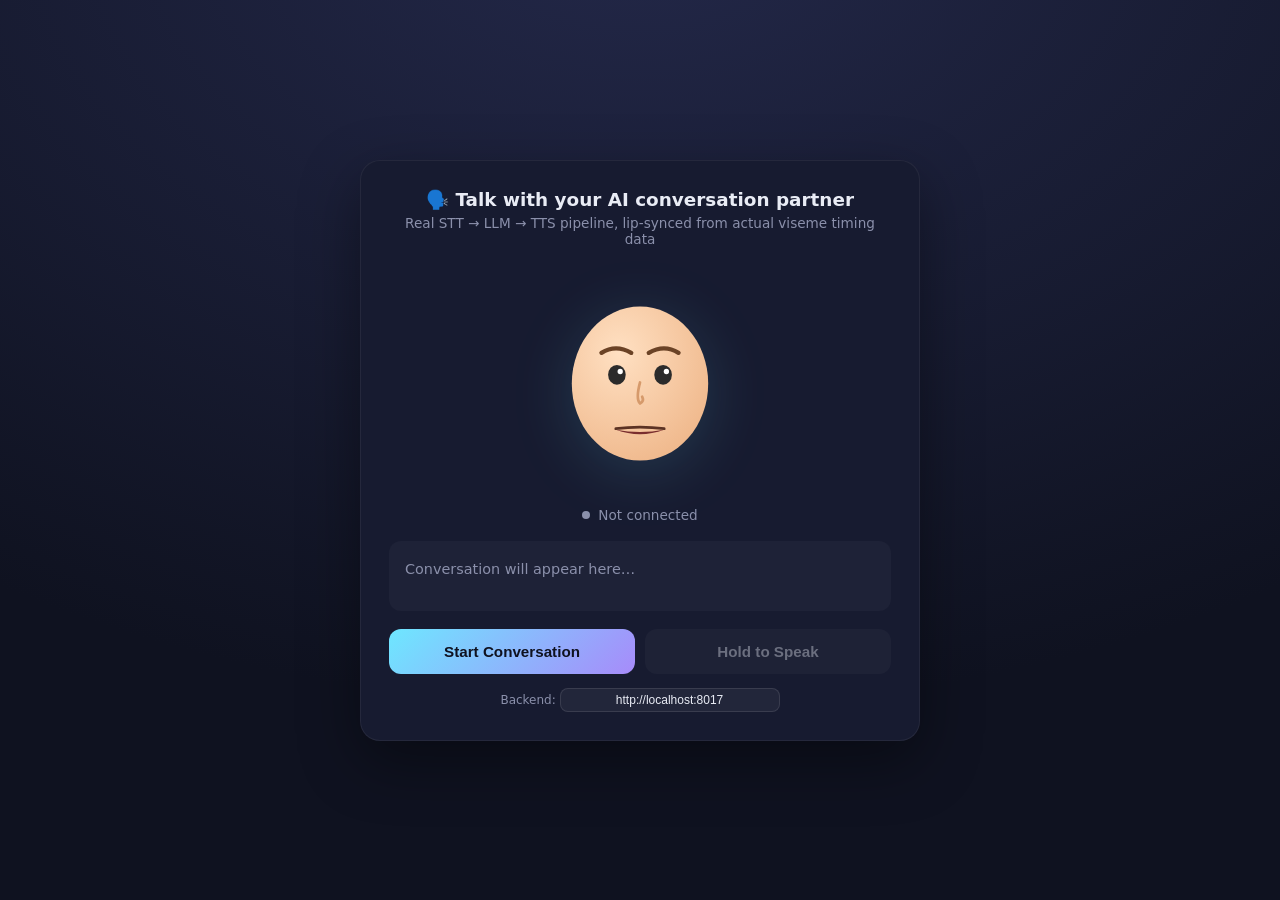
==== backend/frontend/index.html @ 178811f7 "feat: launch Hermes LinguaMind ultra enterprise platform" ====
<!DOCTYPE html>
<html lang="en">
<head>
<meta charset="UTF-8" />
<meta name="viewport" content="width=device-width, initial-scale=1.0" />
<title>Hermes LinguaMind — AI Conversation Partner</title>
<style>
  :root {
    --bg: #0f1220; --panel: #171b30; --accent: #6ee7ff; --accent2: #a78bfa;
    --text: #e9ecf5; --muted: #8b90ab; --danger: #ff6b6b; --good: #4ade80;
  }
  * { box-sizing: border-box; }
  body {
    margin: 0; min-height: 100vh; background: radial-gradient(1200px 800px at 50% -10%, #232849, var(--bg));
    color: var(--text); font-family: 'Segoe UI', system-ui, -apple-system, sans-serif;
    display: flex; align-items: center; justify-content: center; padding: 24px;
  }
  .app { width: 100%; max-width: 560px; }
  .card {
    background: var(--panel); border-radius: 20px; padding: 28px;
    box-shadow: 0 20px 60px rgba(0,0,0,0.4); border: 1px solid rgba(255,255,255,0.06);
  }
  h1 { font-size: 1.15rem; font-weight: 600; margin: 0 0 4px; text-align: center; }
  .sub { text-align: center; color: var(--muted); font-size: 0.85rem; margin-bottom: 20px; }

  .stage { display: flex; justify-content: center; margin-bottom: 20px; position: relative; }
  .avatar-wrap { width: 220px; height: 220px; }
  #faceSvg { filter: drop-shadow(0 10px 30px rgba(110,231,255,0.15)); }

  .status-row { display: flex; justify-content: center; gap: 8px; align-items: center; margin-bottom: 18px; }
  .dot { width: 8px; height: 8px; border-radius: 50%; background: var(--muted); }
  .dot.live { background: var(--good); box-shadow: 0 0 8px var(--good); }
  .dot.rec { background: var(--danger); box-shadow: 0 0 8px var(--danger); animation: pulse 1s infinite; }
  @keyframes pulse { 0%,100%{opacity:1} 50%{opacity:0.4} }
  #statusText { color: var(--muted); font-size: 0.85rem; }

  .transcript {
    background: rgba(255,255,255,0.03); border-radius: 12px; padding: 14px 16px;
    min-height: 70px; margin-bottom: 18px; font-size: 0.9rem; line-height: 1.5;
  }
  .transcript .you { color: var(--accent); font-weight: 600; }
  .transcript .ai { color: var(--accent2); font-weight: 600; }
  .transcript p { margin: 4px 0; }

  .controls { display: flex; gap: 10px; }
  button {
    flex: 1; border: none; border-radius: 12px; padding: 14px; font-size: 0.95rem;
    font-weight: 600; cursor: pointer; transition: transform 0.08s ease, opacity 0.2s;
  }
  button:active { transform: scale(0.97); }
  button:disabled { opacity: 0.4; cursor: not-allowed; }
  #connectBtn { background: linear-gradient(135deg, var(--accent), var(--accent2)); color: #0f1220; }
  #talkBtn { background: rgba(255,255,255,0.08); color: var(--text); }
  #talkBtn.recording { background: var(--danger); color: white; }

  .settings { margin-top: 14px; font-size: 0.75rem; color: var(--muted); text-align: center; }
  .settings input {
    background: rgba(255,255,255,0.05); border: 1px solid rgba(255,255,255,0.1); color: var(--text);
    border-radius: 8px; padding: 4px 8px; font-size: 0.75rem; width: 220px; text-align: center;
  }
</style>
</head>
<body>
<div class="app">
  <div class="card">
    <h1>🗣️ Talk with your AI conversation partner</h1>
    <div class="sub">Real STT → LLM → TTS pipeline, lip-synced from actual viseme timing data</div>

    <div class="stage">
      <div class="avatar-wrap">
        <svg id="faceSvg" viewBox="0 0 200 200" width="220" height="220">
          <defs>
            <radialGradient id="skinGrad" cx="35%" cy="30%" r="75%">
              <stop offset="0%" stop-color="#ffe0c2"/>
              <stop offset="100%" stop-color="#f0b98d"/>
            </radialGradient>
          </defs>
          <ellipse id="head" cx="100" cy="105" rx="62" ry="70" fill="url(#skinGrad)"/>
          <!-- eyebrows -->
          <path id="browL" d="M 65 78 Q 78 70 92 78" stroke="#6b4326" stroke-width="4" fill="none" stroke-linecap="round"/>
          <path id="browR" d="M 108 78 Q 122 70 135 78" stroke="#6b4326" stroke-width="4" fill="none" stroke-linecap="round"/>
          <!-- eyes -->
          <ellipse id="eyeL" cx="79" cy="98" rx="8" ry="9" fill="#2b2b2b"/>
          <ellipse id="eyeR" cx="121" cy="98" rx="8" ry="9" fill="#2b2b2b"/>
          <ellipse cx="82" cy="95" rx="2.4" ry="2.4" fill="white"/>
          <ellipse cx="124" cy="95" rx="2.4" ry="2.4" fill="white"/>
          <!-- nose -->
          <path d="M 100 105 Q 96 120 100 124 Q 104 122 102 118" stroke="#d69a6b" stroke-width="2.5" fill="none" stroke-linecap="round"/>
          <!-- mouth: jaw (lower lip) + upper lip, driven by real blend-shape values -->
          <g id="mouthGroup" transform="translate(100,148)">
            <path id="mouthShape" d="M -22 0 Q 0 4 22 0 Q 0 8 -22 0 Z" fill="#7a2e2e"/>
            <path id="mouthUpper" d="M -22 -1 Q 0 -4 22 -1" stroke="#5c3324" stroke-width="2.5" fill="none" stroke-linecap="round"/>
          </g>
        </svg>
      </div>
    </div>

    <div class="status-row">
      <div id="liveDot" class="dot"></div>
      <span id="statusText">Not connected</span>
    </div>

    <div class="transcript" id="transcript">
      <p style="color:var(--muted)">Conversation will appear here…</p>
    </div>

    <div class="controls">
      <button id="connectBtn">Start Conversation</button>
      <button id="talkBtn" disabled>Hold to Speak</button>
    </div>

    <div class="settings">
      Backend: <input id="backendUrl" value="http://localhost:8017" />
    </div>
  </div>
</div>

<script>
/*
 * Real pipeline wiring — no fabricated animation:
 *  - Mic audio is captured for real via getUserMedia/MediaRecorder.
 *  - It's sent to the live_conversation service's WebSocket, which runs the
 *    genuine STT -> LLM -> TTS -> viseme HTTP pipeline server-side.
 *  - The mouth shape below is driven frame-by-frame by the *actual*
 *    blend_shapes numbers the viseme service computed from the TTS audio's
 *    real phoneme timing — not a canned loop.
 */

const connectBtn = document.getElementById('connectBtn');
const talkBtn = document.getElementById('talkBtn');
const statusText = document.getElementById('statusText');
const liveDot = document.getElementById('liveDot');
const transcriptEl = document.getElementById('transcript');
const backendUrlInput = document.getElementById('backendUrl');

const mouthShape = document.getElementById('mouthShape');
const mouthUpper = document.getElementById('mouthUpper');
const eyeL = document.getElementById('eyeL');
const eyeR = document.getElementById('eyeR');
const head = document.getElementById('head');

let ws = null;
let mediaRecorder = null;
let audioChunks = [];
let sessionId = null;
let currentAudio = null;
let visemeTimeline = null;
let animRAF = null;

function setStatus(text, mode) {
  statusText.textContent = text;
  liveDot.className = 'dot' + (mode ? ' ' + mode : '');
}

function appendTranscript(who, text) {
  const p = document.createElement('p');
  p.innerHTML = `<span class="${who === 'You' ? 'you' : 'ai'}">${who}:</span> ${text}`;
  transcriptEl.appendChild(p);
  transcriptEl.scrollTop = transcriptEl.scrollHeight;
}

// ---- Idle animation: real blink loop (genuine periodic animation, not fake "always talking") ----
function blink() {
  eyeL.setAttribute('ry', 1);
  eyeR.setAttribute('ry', 1);
  setTimeout(() => { eyeL.setAttribute('ry', 9); eyeR.setAttribute('ry', 9); }, 140);
  setTimeout(blink, 2500 + Math.random() * 3000);
}
blink();

let bobPhase = 0;
function idleBob() {
  bobPhase += 0.02;
  const dy = Math.sin(bobPhase) * 1.2;
  head.setAttribute('cy', 105 + dy);
  requestAnimationFrame(idleBob);
}
idleBob();

// ---- Real lip-sync: mouth shape driven by actual blend_shapes from the backend ----
function applyBlendShapes(bs) {
  if (!bs) return;
  const jawOpen = bs.jawOpen || 0;
  const pucker = bs.mouthPucker || 0;
  const close = bs.mouthClose || 0;
  const smile = bs.mouthSmile || 0;
  const funnel = bs.mouthFunnel || 0;

  const openAmount = Math.max(2, 22 * jawOpen * (1 - close));
  const width = 22 - 8 * pucker + 6 * smile;

  mouthShape.setAttribute('d',
    `M ${-width} 0 Q 0 ${openAmount * 0.3} ${width} 0 Q 0 ${openAmount} ${-width} 0 Z`);
  mouthUpper.setAttribute('d',
    `M ${-width} ${-1 - funnel * 3} Q 0 ${-4 - funnel * 2} ${width} ${-1 - funnel * 3}`);
}

function resetMouth() {
  mouthShape.setAttribute('d', 'M -22 0 Q 0 4 22 0 Q 0 8 -22 0 Z');
  mouthUpper.setAttribute('d', 'M -22 -1 Q 0 -4 22 -1');
}

function animateVisemesWithAudio(audioEl, timeline) {
  if (animRAF) cancelAnimationFrame(animRAF);
  if (!timeline || timeline.length === 0) return;

  function step() {
    if (audioEl.paused || audioEl.ended) {
      resetMouth();
      return;
    }
    const tMs = audioEl.currentTime * 1000;
    // Real lookup into the actual server-computed viseme frame timeline
    let frame = timeline[0];
    for (const f of timeline) {
      if (f.time_ms <= tMs) frame = f; else break;
    }
    applyBlendShapes(frame.blend_shapes);
    animRAF = requestAnimationFrame(step);
  }
  animRAF = requestAnimationFrame(step);
}

// ---- Connection ----
connectBtn.addEventListener('click', async () => {
  connectBtn.disabled = true;
  setStatus('Starting session…');
  const base = backendUrlInput.value.replace(/\/$/, '');

  try {
    const startResp = await fetch(`${base}/v1/start`, {
      method: 'POST',
      headers: { 'Content-Type': 'application/json' },
      body: JSON.stringify({
        user_id: crypto.randomUUID(),
        mode: 'call',
        language: 'en',
        topic: 'general conversation',
      }),
    });
    const startData = await startResp.json();
    if (!startData.success) throw new Error(startData.error || 'Failed to start session');

    sessionId = startData.data.session_id;
    const wsUrl = startData.data.websocket_url.replace('ws://localhost:8017', base.replace('http', 'ws'));

    ws = new WebSocket(wsUrl);

    ws.onopen = async () => {
      setStatus('Connected — hold the button to talk', 'live');
      talkBtn.disabled = false;
      connectBtn.textContent = 'Reconnect';
      connectBtn.disabled = false;
      await requestMic();
    };

    ws.onmessage = (event) => {
      const msg = JSON.parse(event.data);
      if (msg.type === 'error') {
        appendTranscript('AI', `⚠️ ${msg.message}`);
        return;
      }
      if (msg.type === 'response') {
        if (msg.transcript) appendTranscript('You', msg.transcript);
        if (msg.reply_text) appendTranscript('AI', msg.reply_text);

        if (msg.reply_audio_base64) {
          const audioBlob = base64ToBlob(msg.reply_audio_base64, 'audio/wav');
          const url = URL.createObjectURL(audioBlob);
          currentAudio = new Audio(url);
          visemeTimeline = msg.viseme_timeline;
          currentAudio.play();
          setStatus('AI is speaking…', 'live');
          animateVisemesWithAudio(currentAudio, visemeTimeline);
          currentAudio.onended = () => {
            resetMouth();
            setStatus('Connected — hold the button to talk', 'live');
          };
        }
      }
    };

    ws.onclose = () => {
      setStatus('Disconnected');
      talkBtn.disabled = true;
      liveDot.className = 'dot';
    };

    ws.onerror = () => setStatus('Connection error', 'rec');

  } catch (err) {
    setStatus('Failed to connect: ' + err.message);
    connectBtn.disabled = false;
  }
});

let mediaStream = null;
async function requestMic() {
  try {
    mediaStream = await navigator.mediaDevices.getUserMedia({ audio: true });
  } catch (e) {
    appendTranscript('AI', '⚠️ Microphone permission is required to talk.');
  }
}

function base64ToBlob(b64, mime) {
  const bytes = atob(b64);
  const arr = new Uint8Array(bytes.length);
  for (let i = 0; i < bytes.length; i++) arr[i] = bytes.charCodeAt(i);
  return new Blob([arr], { type: mime });
}

function blobToBase64(blob) {
  return new Promise((resolve, reject) => {
    const reader = new FileReader();
    reader.onloadend = () => resolve(reader.result.split(',')[1]);
    reader.onerror = reject;
    reader.readAsDataURL(blob);
  });
}

// ---- Push-to-talk recording (real mic capture, sent to the real STT pipeline) ----
talkBtn.addEventListener('mousedown', startRecording);
talkBtn.addEventListener('touchstart', (e) => { e.preventDefault(); startRecording(); });
talkBtn.addEventListener('mouseup', stopRecording);
talkBtn.addEventListener('touchend', (e) => { e.preventDefault(); stopRecording(); });
talkBtn.addEventListener('mouseleave', () => { if (mediaRecorder && mediaRecorder.state === 'recording') stopRecording(); });

function startRecording() {
  if (!mediaStream || (mediaRecorder && mediaRecorder.state === 'recording')) return;
  audioChunks = [];
  mediaRecorder = new MediaRecorder(mediaStream);
  mediaRecorder.ondataavailable = (e) => audioChunks.push(e.data);
  mediaRecorder.start();
  talkBtn.classList.add('recording');
  talkBtn.textContent = 'Listening…';
  setStatus('Recording…', 'rec');
}

function stopRecording() {
  if (!mediaRecorder || mediaRecorder.state !== 'recording') return;
  mediaRecorder.onstop = async () => {
    talkBtn.classList.remove('recording');
    talkBtn.textContent = 'Hold to Speak';
    setStatus('Thinking…', 'live');
    const blob = new Blob(audioChunks, { type: 'audio/webm' });
    const b64 = await blobToBase64(blob);
    if (ws && ws.readyState === WebSocket.OPEN) {
      ws.send(JSON.stringify({ audio_base64: b64, format: 'webm' }));
    }
  };
  mediaRecorder.stop();
}
</script>
</body>
</html>
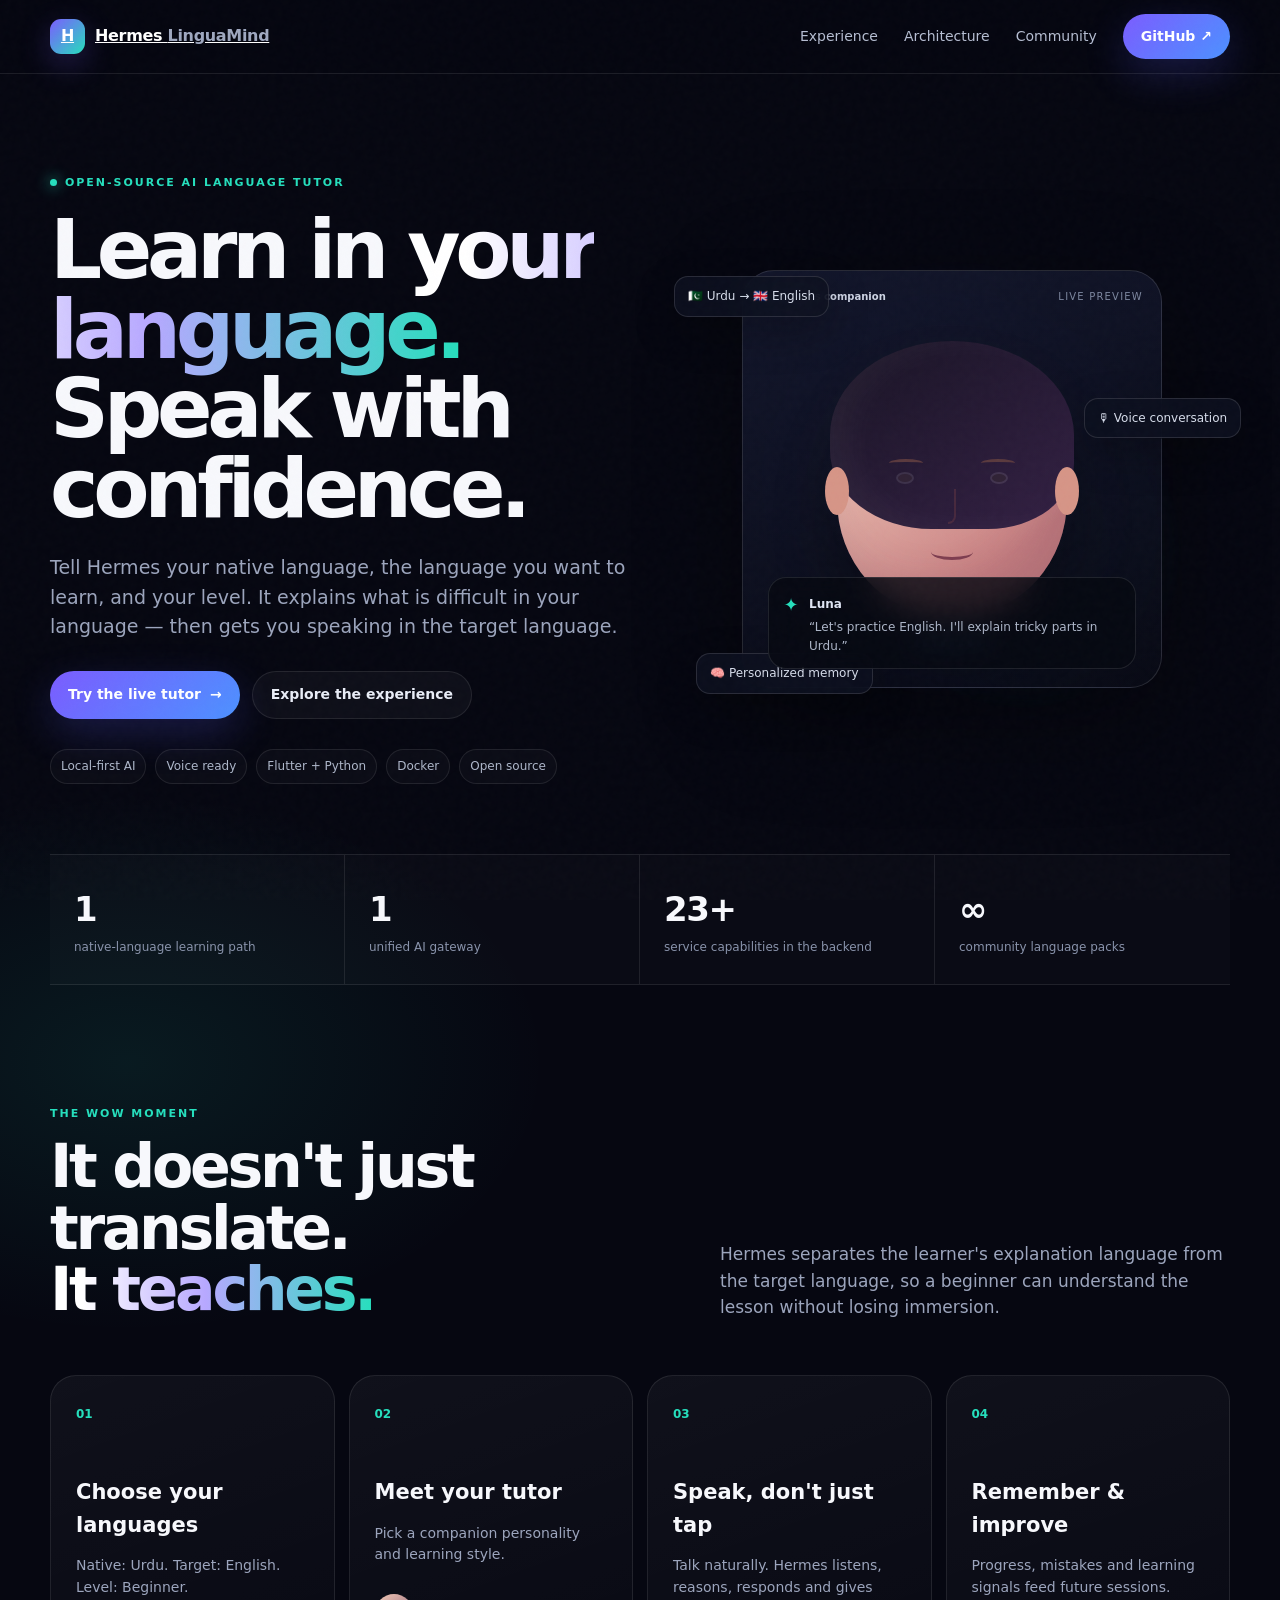
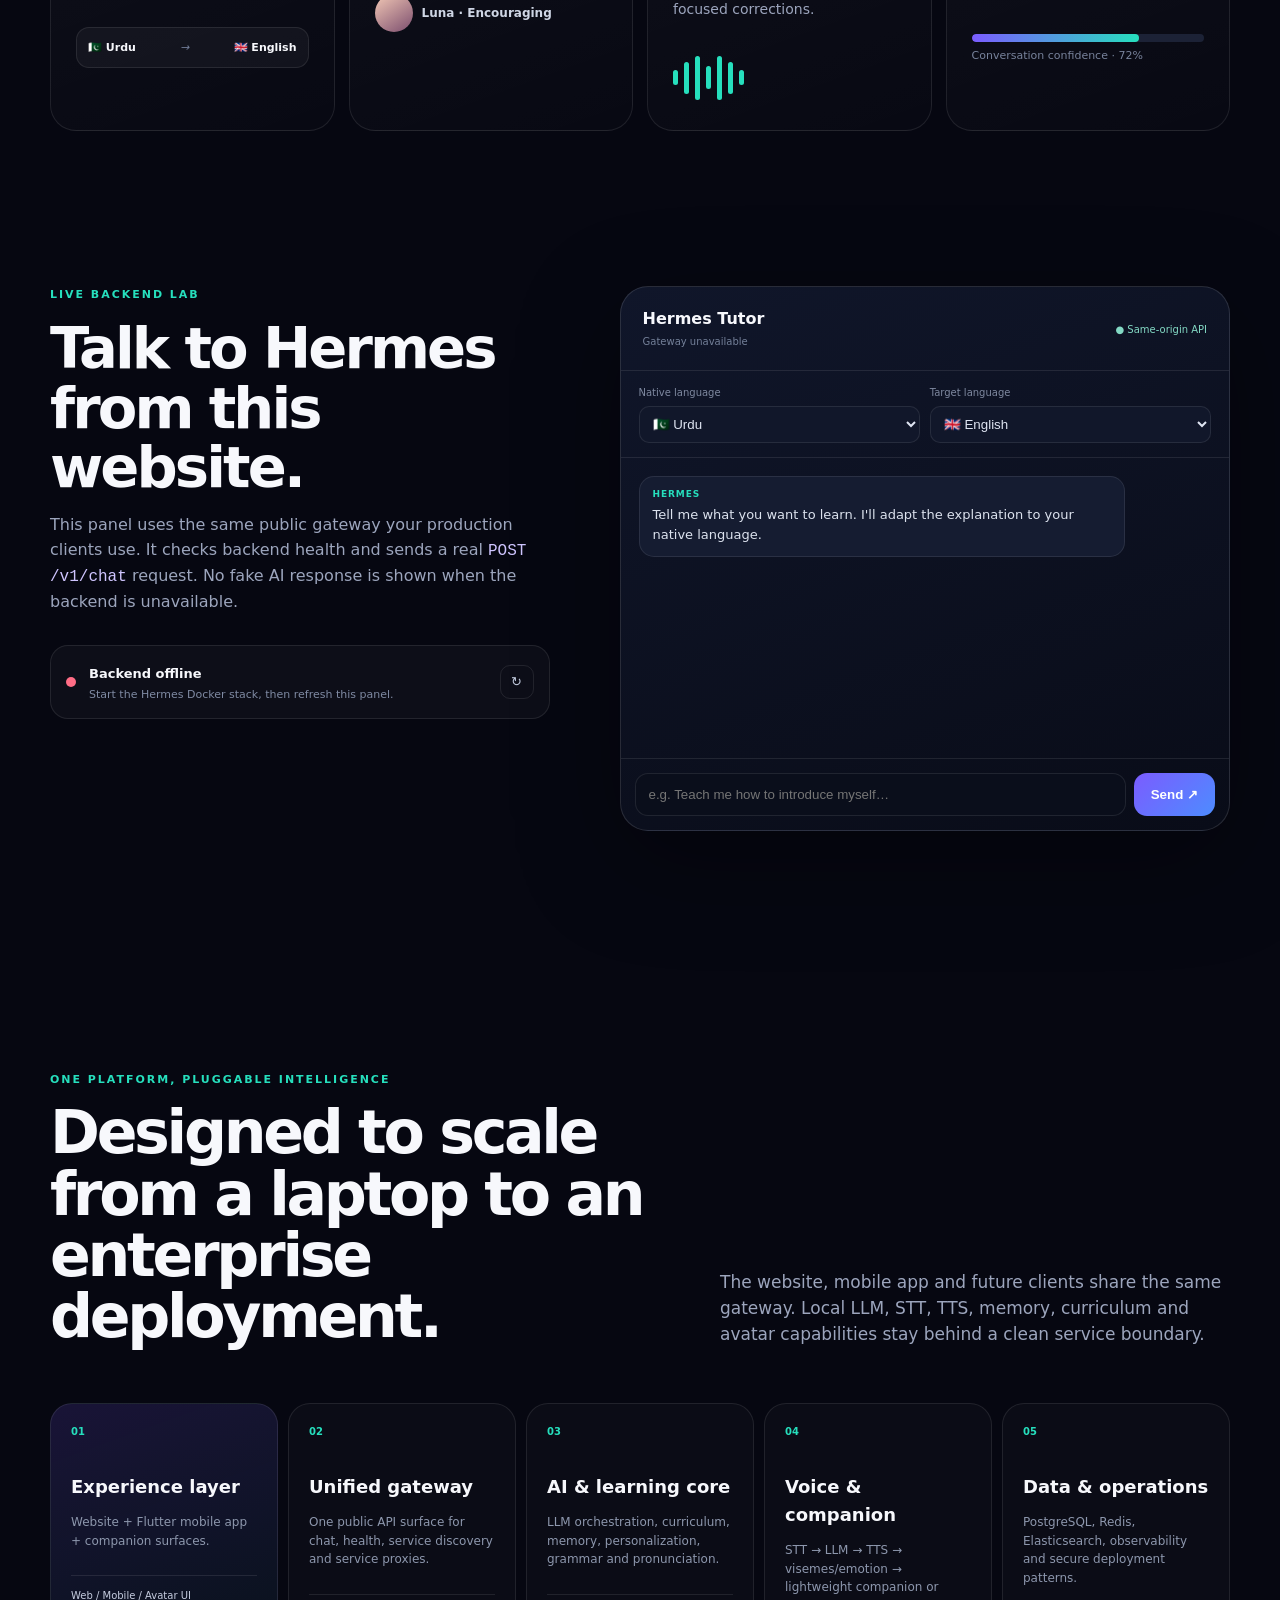
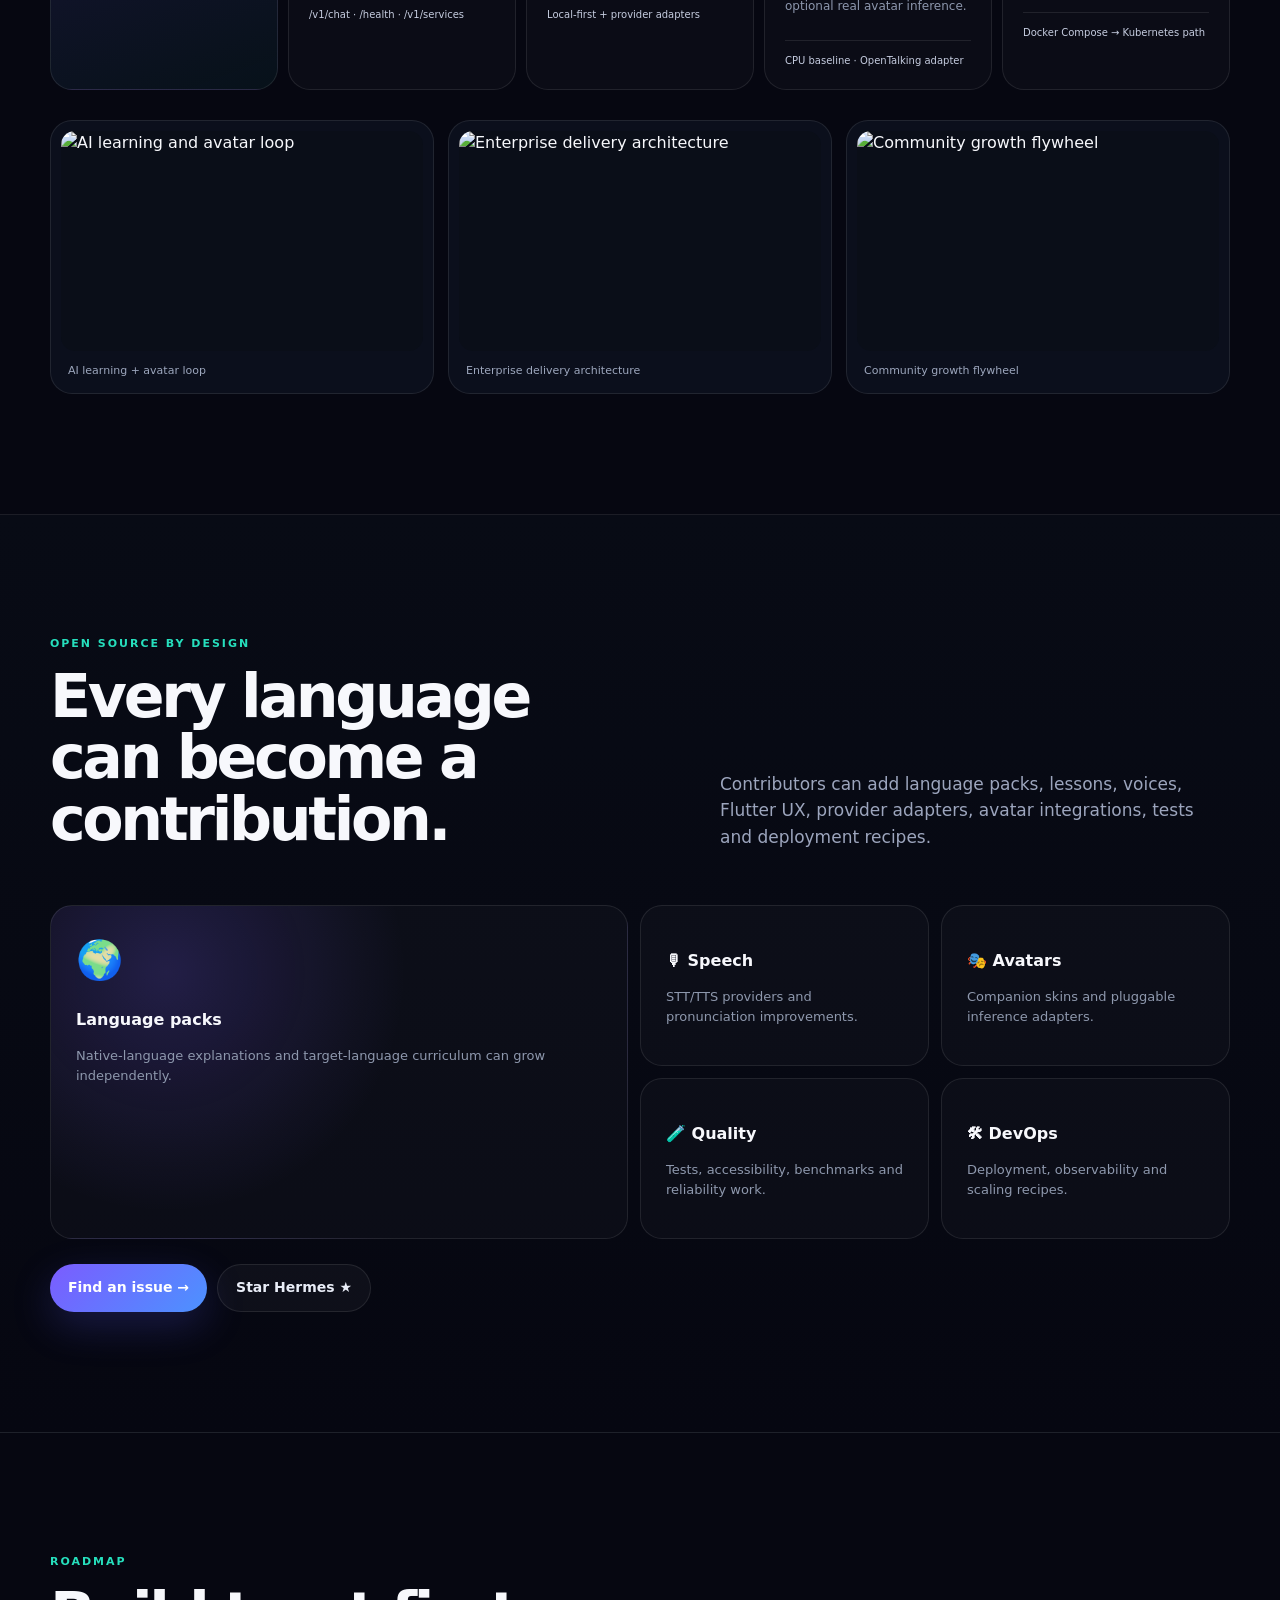
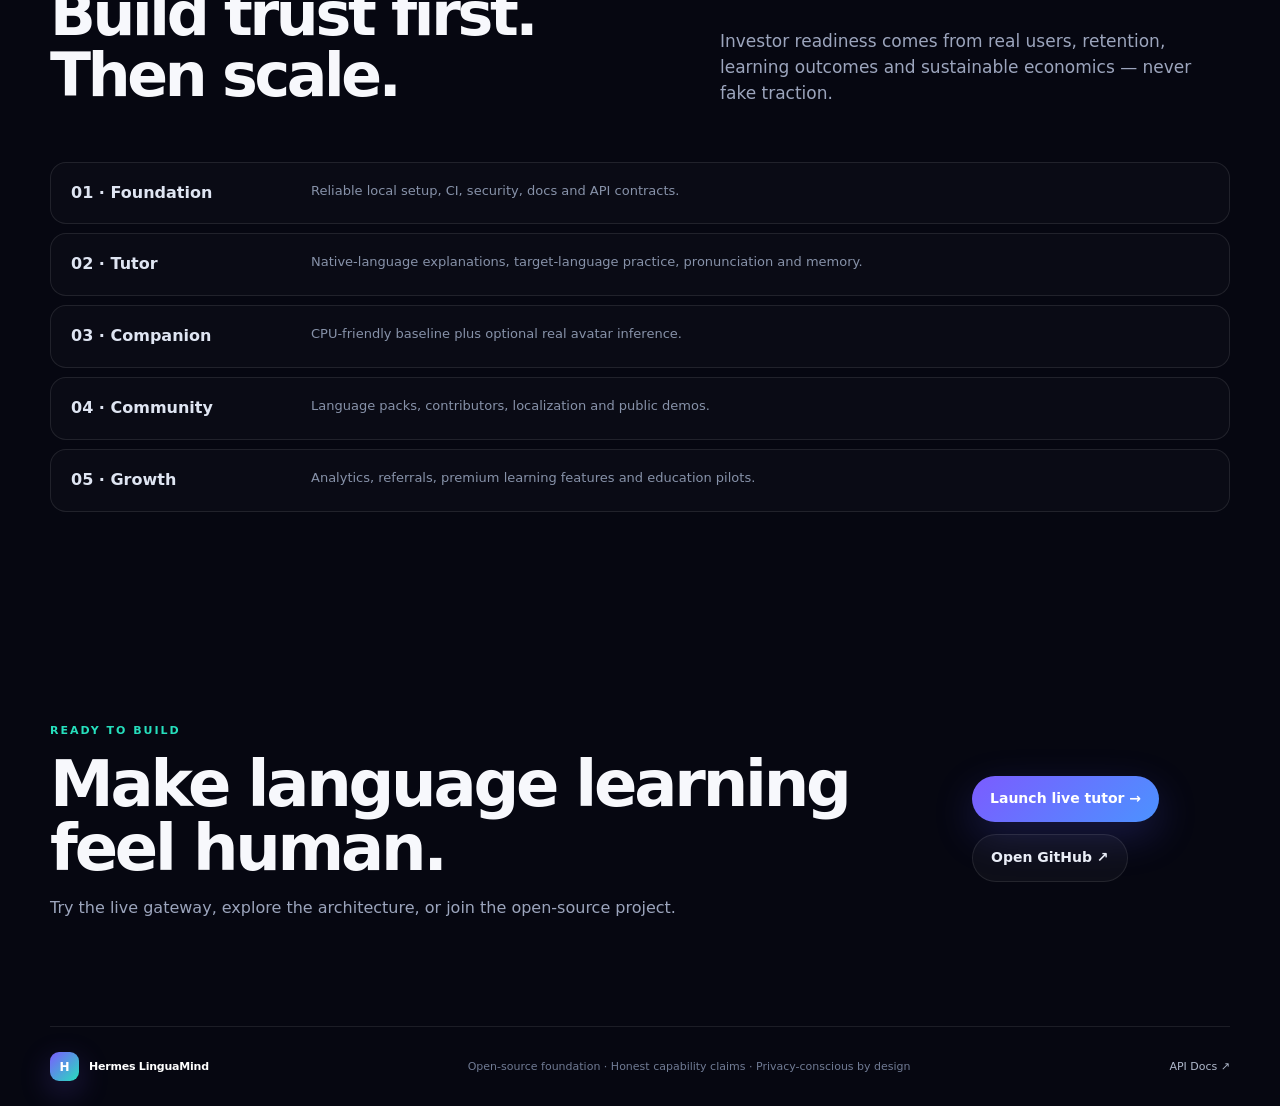
==== commit c57b2622: "feat: launch Hermes LinguaMind ultra master platform" ====
--- a/backend/frontend/index.html
+++ b/backend/frontend/index.html
@@ -1,356 +1,110 @@
-<!DOCTYPE html>
+<!doctype html>
 <html lang="en">
 <head>
-<meta charset="UTF-8" />
-<meta name="viewport" content="width=device-width, initial-scale=1.0" />
-<title>Hermes LinguaMind — AI Conversation Partner</title>
-<style>
-  :root {
-    --bg: #0f1220; --panel: #171b30; --accent: #6ee7ff; --accent2: #a78bfa;
-    --text: #e9ecf5; --muted: #8b90ab; --danger: #ff6b6b; --good: #4ade80;
-  }
-  * { box-sizing: border-box; }
-  body {
-    margin: 0; min-height: 100vh; background: radial-gradient(1200px 800px at 50% -10%, #232849, var(--bg));
-    color: var(--text); font-family: 'Segoe UI', system-ui, -apple-system, sans-serif;
-    display: flex; align-items: center; justify-content: center; padding: 24px;
-  }
-  .app { width: 100%; max-width: 560px; }
-  .card {
-    background: var(--panel); border-radius: 20px; padding: 28px;
-    box-shadow: 0 20px 60px rgba(0,0,0,0.4); border: 1px solid rgba(255,255,255,0.06);
-  }
-  h1 { font-size: 1.15rem; font-weight: 600; margin: 0 0 4px; text-align: center; }
-  .sub { text-align: center; color: var(--muted); font-size: 0.85rem; margin-bottom: 20px; }
-
-  .stage { display: flex; justify-content: center; margin-bottom: 20px; position: relative; }
-  .avatar-wrap { width: 220px; height: 220px; }
-  #faceSvg { filter: drop-shadow(0 10px 30px rgba(110,231,255,0.15)); }
-
-  .status-row { display: flex; justify-content: center; gap: 8px; align-items: center; margin-bottom: 18px; }
-  .dot { width: 8px; height: 8px; border-radius: 50%; background: var(--muted); }
-  .dot.live { background: var(--good); box-shadow: 0 0 8px var(--good); }
-  .dot.rec { background: var(--danger); box-shadow: 0 0 8px var(--danger); animation: pulse 1s infinite; }
-  @keyframes pulse { 0%,100%{opacity:1} 50%{opacity:0.4} }
-  #statusText { color: var(--muted); font-size: 0.85rem; }
-
-  .transcript {
-    background: rgba(255,255,255,0.03); border-radius: 12px; padding: 14px 16px;
-    min-height: 70px; margin-bottom: 18px; font-size: 0.9rem; line-height: 1.5;
-  }
-  .transcript .you { color: var(--accent); font-weight: 600; }
-  .transcript .ai { color: var(--accent2); font-weight: 600; }
-  .transcript p { margin: 4px 0; }
-
-  .controls { display: flex; gap: 10px; }
-  button {
-    flex: 1; border: none; border-radius: 12px; padding: 14px; font-size: 0.95rem;
-    font-weight: 600; cursor: pointer; transition: transform 0.08s ease, opacity 0.2s;
-  }
-  button:active { transform: scale(0.97); }
-  button:disabled { opacity: 0.4; cursor: not-allowed; }
-  #connectBtn { background: linear-gradient(135deg, var(--accent), var(--accent2)); color: #0f1220; }
-  #talkBtn { background: rgba(255,255,255,0.08); color: var(--text); }
-  #talkBtn.recording { background: var(--danger); color: white; }
-
-  .settings { margin-top: 14px; font-size: 0.75rem; color: var(--muted); text-align: center; }
-  .settings input {
-    background: rgba(255,255,255,0.05); border: 1px solid rgba(255,255,255,0.1); color: var(--text);
-    border-radius: 8px; padding: 4px 8px; font-size: 0.75rem; width: 220px; text-align: center;
-  }
-</style>
+  <meta charset="utf-8">
+  <meta name="viewport" content="width=device-width,initial-scale=1">
+  <meta name="theme-color" content="#070914">
+  <meta name="description" content="Hermes LinguaMind — an open-source AI language tutor that teaches your target language through your native language, with voice, personalization and AI companions.">
+  <meta property="og:title" content="Hermes LinguaMind — Learn in your language. Speak with confidence.">
+  <meta property="og:description" content="Open-source AI language learning through native-language explanations, target-language practice, voice conversations and AI companions.">
+  <meta property="og:type" content="website">
+  <title>Hermes LinguaMind — Your AI language companion</title>
+  <link rel="manifest" href="manifest.webmanifest">
+  <link rel="icon" href="assets/hermes-mark.svg" type="image/svg+xml">
+  <link rel="stylesheet" href="styles.css">
 </head>
 <body>
-<div class="app">
-  <div class="card">
-    <h1>🗣️ Talk with your AI conversation partner</h1>
-    <div class="sub">Real STT → LLM → TTS pipeline, lip-synced from actual viseme timing data</div>
+  <div class="noise"></div>
+  <header class="nav">
+    <a class="brand" href="#top" aria-label="Hermes LinguaMind home">
+      <span class="mark">H</span><span>Hermes <em>LinguaMind</em></span>
+    </a>
+    <nav aria-label="Primary navigation">
+      <a href="#experience">Experience</a>
+      <a href="#architecture">Architecture</a>
+      <a href="#community">Community</a>
+      <a class="pill" href="https://github.com/mehmood3020932/HermesLinguaMind" target="_blank" rel="noreferrer">GitHub ↗</a>
+    </nav>
+  </header>
 
-    <div class="stage">
-      <div class="avatar-wrap">
-        <svg id="faceSvg" viewBox="0 0 200 200" width="220" height="220">
-          <defs>
-            <radialGradient id="skinGrad" cx="35%" cy="30%" r="75%">
-              <stop offset="0%" stop-color="#ffe0c2"/>
-              <stop offset="100%" stop-color="#f0b98d"/>
-            </radialGradient>
-          </defs>
-          <ellipse id="head" cx="100" cy="105" rx="62" ry="70" fill="url(#skinGrad)"/>
-          <!-- eyebrows -->
-          <path id="browL" d="M 65 78 Q 78 70 92 78" stroke="#6b4326" stroke-width="4" fill="none" stroke-linecap="round"/>
-          <path id="browR" d="M 108 78 Q 122 70 135 78" stroke="#6b4326" stroke-width="4" fill="none" stroke-linecap="round"/>
-          <!-- eyes -->
-          <ellipse id="eyeL" cx="79" cy="98" rx="8" ry="9" fill="#2b2b2b"/>
-          <ellipse id="eyeR" cx="121" cy="98" rx="8" ry="9" fill="#2b2b2b"/>
-          <ellipse cx="82" cy="95" rx="2.4" ry="2.4" fill="white"/>
-          <ellipse cx="124" cy="95" rx="2.4" ry="2.4" fill="white"/>
-          <!-- nose -->
-          <path d="M 100 105 Q 96 120 100 124 Q 104 122 102 118" stroke="#d69a6b" stroke-width="2.5" fill="none" stroke-linecap="round"/>
-          <!-- mouth: jaw (lower lip) + upper lip, driven by real blend-shape values -->
-          <g id="mouthGroup" transform="translate(100,148)">
-            <path id="mouthShape" d="M -22 0 Q 0 4 22 0 Q 0 8 -22 0 Z" fill="#7a2e2e"/>
-            <path id="mouthUpper" d="M -22 -1 Q 0 -4 22 -1" stroke="#5c3324" stroke-width="2.5" fill="none" stroke-linecap="round"/>
-          </g>
-        </svg>
+  <main id="top">
+    <section class="hero shell">
+      <div class="hero-copy">
+        <div class="eyebrow"><span class="live-dot"></span> OPEN-SOURCE AI LANGUAGE TUTOR</div>
+        <h1>Learn in <span>your language.</span><br>Speak with confidence.</h1>
+        <p class="lead">Tell Hermes your native language, the language you want to learn, and your level. It explains what is difficult in your language — then gets you speaking in the target language.</p>
+        <div class="actions">
+          <a class="primary" href="#live-lab">Try the live tutor <span>→</span></a>
+          <a class="secondary" href="#experience">Explore the experience</a>
+        </div>
+        <div class="trust-row">
+          <span>Local-first AI</span><span>Voice ready</span><span>Flutter + Python</span><span>Docker</span><span>Open source</span>
+        </div>
       </div>
-    </div>
+      <div class="hero-stage" aria-label="Hermes AI companion preview">
+        <div class="halo halo-a"></div><div class="halo halo-b"></div>
+        <div class="companion-card">
+          <div class="card-top"><span class="status"><i></i> Hermes companion</span><span>LIVE PREVIEW</span></div>
+          <div class="avatar-scene">
+            <div class="orb-glow"></div>
+            <div class="avatar-head"><div class="hair"></div><div class="ear e-left"></div><div class="ear e-right"></div><div class="face"><span class="eye left"></span><span class="eye right"></span><span class="brow left"></span><span class="brow right"></span><span class="nose"></span><span class="mouth"></span></div></div>
+            <div class="voice-wave"><i></i><i></i><i></i><i></i><i></i><i></i><i></i><i></i><i></i></div>
+          </div>
+          <div class="speech"><span class="spark">✦</span><div><strong>Luna</strong><p>“Let's practice English. I'll explain tricky parts in Urdu.”</p></div></div>
+        </div>
+        <div class="floating-chip chip-one">🇵🇰 Urdu → 🇬🇧 English</div>
+        <div class="floating-chip chip-two">🎙 Voice conversation</div>
+        <div class="floating-chip chip-three">🧠 Personalized memory</div>
+      </div>
+    </section>
 
-    <div class="status-row">
-      <div id="liveDot" class="dot"></div>
-      <span id="statusText">Not connected</span>
-    </div>
+    <section class="metrics shell" aria-label="Platform capabilities">
+      <div><strong>1</strong><span>native-language learning path</span></div>
+      <div><strong>1</strong><span>unified AI gateway</span></div>
+      <div><strong>23+</strong><span>service capabilities in the backend</span></div>
+      <div><strong>∞</strong><span>community language packs</span></div>
+    </section>
 
-    <div class="transcript" id="transcript">
-      <p style="color:var(--muted)">Conversation will appear here…</p>
-    </div>
+    <section id="experience" class="section shell">
+      <div class="section-head"><div><div class="eyebrow">THE WOW MOMENT</div><h2>It doesn't just translate.<br><span>It teaches.</span></h2></div><p>Hermes separates the learner's explanation language from the target language, so a beginner can understand the lesson without losing immersion.</p></div>
+      <div class="journey">
+        <article class="journey-card"><span>01</span><h3>Choose your languages</h3><p>Native: Urdu. Target: English. Level: Beginner.</p><div class="mini-ui"><b>🇵🇰 Urdu</b><i>→</i><b>🇬🇧 English</b></div></article>
+        <article class="journey-card"><span>02</span><h3>Meet your tutor</h3><p>Pick a companion personality and learning style.</p><div class="mini-avatar"><div></div><b>Luna · Encouraging</b></div></article>
+        <article class="journey-card"><span>03</span><h3>Speak, don't just tap</h3><p>Talk naturally. Hermes listens, reasons, responds and gives focused corrections.</p><div class="wave-small"><i></i><i></i><i></i><i></i><i></i><i></i><i></i></div></article>
+        <article class="journey-card"><span>04</span><h3>Remember & improve</h3><p>Progress, mistakes and learning signals feed future sessions.</p><div class="progress"><b style="width:72%"></b></div><small>Conversation confidence · 72%</small></article>
+      </div>
+    </section>
 
-    <div class="controls">
-      <button id="connectBtn">Start Conversation</button>
-      <button id="talkBtn" disabled>Hold to Speak</button>
-    </div>
+    <section id="live-lab" class="lab shell">
+      <div class="lab-copy"><div class="eyebrow">LIVE BACKEND LAB</div><h2>Talk to Hermes from this website.</h2><p>This panel uses the same public gateway your production clients use. It checks backend health and sends a real <code>POST /v1/chat</code> request. No fake AI response is shown when the backend is unavailable.</p><div class="health-card"><span id="health-dot" class="health-dot"></span><div><strong id="health-title">Checking backend…</strong><p id="health-detail">Connecting to the Hermes gateway.</p></div><button id="refresh-health" class="icon-btn" title="Refresh health">↻</button></div></div>
+      <div class="chat-card">
+        <div class="chat-top"><div><strong>Hermes Tutor</strong><span id="service-count">Gateway status pending</span></div><span class="secure">● Same-origin API</span></div>
+        <div class="chat-settings"><label>Native language<select id="native-language"><option value="Urdu">🇵🇰 Urdu</option><option value="Hindi">🇮🇳 Hindi</option><option value="Arabic">🇸🇦 Arabic</option><option value="Spanish">🇪🇸 Spanish</option><option value="French">🇫🇷 French</option><option value="German">🇩🇪 German</option></select></label><label>Target language<select id="target-language"><option value="English">🇬🇧 English</option><option value="Spanish">🇪🇸 Spanish</option><option value="French">🇫🇷 French</option><option value="German">🇩🇪 German</option><option value="Arabic">🇸🇦 Arabic</option></select></label></div>
+        <div id="chat-log" class="chat-log"><div class="bubble ai"><span class="bubble-label">Hermes</span><p>Tell me what you want to learn. I'll adapt the explanation to your native language.</p></div></div>
+        <form id="chat-form" class="chat-form"><input id="chat-input" autocomplete="off" placeholder="e.g. Teach me how to introduce myself…" aria-label="Message Hermes"><button id="send-btn" class="send" type="submit">Send <span>↗</span></button></form>
+        <div id="chat-error" class="chat-error" role="alert" hidden></div>
+      </div>
+    </section>
 
-    <div class="settings">
-      Backend: <input id="backendUrl" value="http://localhost:8017" />
-    </div>
-  </div>
-</div>
+    <section id="architecture" class="section shell">
+      <div class="section-head"><div><div class="eyebrow">ONE PLATFORM, PLUGGABLE INTELLIGENCE</div><h2>Designed to scale from a laptop to an enterprise deployment.</h2></div><p>The website, mobile app and future clients share the same gateway. Local LLM, STT, TTS, memory, curriculum and avatar capabilities stay behind a clean service boundary.</p></div>
+      <div class="architecture-grid">
+        <div class="arch-card featured"><div class="arch-icon">01</div><h3>Experience layer</h3><p>Website + Flutter mobile app + companion surfaces.</p><div class="arch-line">Web / Mobile / Avatar UI</div></div>
+        <div class="arch-card"><div class="arch-icon">02</div><h3>Unified gateway</h3><p>One public API surface for chat, health, service discovery and service proxies.</p><div class="arch-line">/v1/chat · /health · /v1/services</div></div>
+        <div class="arch-card"><div class="arch-icon">03</div><h3>AI & learning core</h3><p>LLM orchestration, curriculum, memory, personalization, grammar and pronunciation.</p><div class="arch-line">Local-first + provider adapters</div></div>
+        <div class="arch-card"><div class="arch-icon">04</div><h3>Voice & companion</h3><p>STT → LLM → TTS → visemes/emotion → lightweight companion or optional real avatar inference.</p><div class="arch-line">CPU baseline · OpenTalking adapter</div></div>
+        <div class="arch-card"><div class="arch-icon">05</div><h3>Data & operations</h3><p>PostgreSQL, Redis, Elasticsearch, observability and secure deployment patterns.</p><div class="arch-line">Docker Compose → Kubernetes path</div></div>
+      </div>
+      <div class="visuals"><figure><img src="/assets/ai-learning-loop.svg" alt="AI learning and avatar loop"><figcaption>AI learning + avatar loop</figcaption></figure><figure><img src="/assets/delivery-architecture.svg" alt="Enterprise delivery architecture"><figcaption>Enterprise delivery architecture</figcaption></figure><figure><img src="/assets/community-flywheel.svg" alt="Community growth flywheel"><figcaption>Community growth flywheel</figcaption></figure></div>
+    </section>
 
-<script>
-/*
- * Real pipeline wiring — no fabricated animation:
- *  - Mic audio is captured for real via getUserMedia/MediaRecorder.
- *  - It's sent to the live_conversation service's WebSocket, which runs the
- *    genuine STT -> LLM -> TTS -> viseme HTTP pipeline server-side.
- *  - The mouth shape below is driven frame-by-frame by the *actual*
- *    blend_shapes numbers the viseme service computed from the TTS audio's
- *    real phoneme timing — not a canned loop.
- */
+    <section id="community" class="section dark shell-wide"><div class="shell"><div class="section-head"><div><div class="eyebrow">OPEN SOURCE BY DESIGN</div><h2>Every language can become a contribution.</h2></div><p>Contributors can add language packs, lessons, voices, Flutter UX, provider adapters, avatar integrations, tests and deployment recipes.</p></div><div class="community-grid"><div class="community-big"><span>🌍</span><strong>Language packs</strong><p>Native-language explanations and target-language curriculum can grow independently.</p></div><div><b>🎙 Speech</b><p>STT/TTS providers and pronunciation improvements.</p></div><div><b>🎭 Avatars</b><p>Companion skins and pluggable inference adapters.</p></div><div><b>🧪 Quality</b><p>Tests, accessibility, benchmarks and reliability work.</p></div><div><b>🛠 DevOps</b><p>Deployment, observability and scaling recipes.</p></div></div><div class="community-cta"><a class="primary" href="https://github.com/mehmood3020932/HermesLinguaMind/issues" target="_blank" rel="noreferrer">Find an issue →</a><a class="secondary" href="https://github.com/mehmood3020932/HermesLinguaMind" target="_blank" rel="noreferrer">Star Hermes ★</a></div></div></section>
 
-const connectBtn = document.getElementById('connectBtn');
-const talkBtn = document.getElementById('talkBtn');
-const statusText = document.getElementById('statusText');
-const liveDot = document.getElementById('liveDot');
-const transcriptEl = document.getElementById('transcript');
-const backendUrlInput = document.getElementById('backendUrl');
+    <section class="section shell roadmap"><div class="section-head"><div><div class="eyebrow">ROADMAP</div><h2>Build trust first. Then scale.</h2></div><p>Investor readiness comes from real users, retention, learning outcomes and sustainable economics — never fake traction.</p></div><div class="roadmap-list"><div><b>01 · Foundation</b><span>Reliable local setup, CI, security, docs and API contracts.</span></div><div><b>02 · Tutor</b><span>Native-language explanations, target-language practice, pronunciation and memory.</span></div><div><b>03 · Companion</b><span>CPU-friendly baseline plus optional real avatar inference.</span></div><div><b>04 · Community</b><span>Language packs, contributors, localization and public demos.</span></div><div><b>05 · Growth</b><span>Analytics, referrals, premium learning features and education pilots.</span></div></div></section>
 
-const mouthShape = document.getElementById('mouthShape');
-const mouthUpper = document.getElementById('mouthUpper');
-const eyeL = document.getElementById('eyeL');
-const eyeR = document.getElementById('eyeR');
-const head = document.getElementById('head');
-
-let ws = null;
-let mediaRecorder = null;
-let audioChunks = [];
-let sessionId = null;
-let currentAudio = null;
-let visemeTimeline = null;
-let animRAF = null;
-
-function setStatus(text, mode) {
-  statusText.textContent = text;
-  liveDot.className = 'dot' + (mode ? ' ' + mode : '');
-}
-
-function appendTranscript(who, text) {
-  const p = document.createElement('p');
-  p.innerHTML = `<span class="${who === 'You' ? 'you' : 'ai'}">${who}:</span> ${text}`;
-  transcriptEl.appendChild(p);
-  transcriptEl.scrollTop = transcriptEl.scrollHeight;
-}
-
-// ---- Idle animation: real blink loop (genuine periodic animation, not fake "always talking") ----
-function blink() {
-  eyeL.setAttribute('ry', 1);
-  eyeR.setAttribute('ry', 1);
-  setTimeout(() => { eyeL.setAttribute('ry', 9); eyeR.setAttribute('ry', 9); }, 140);
-  setTimeout(blink, 2500 + Math.random() * 3000);
-}
-blink();
-
-let bobPhase = 0;
-function idleBob() {
-  bobPhase += 0.02;
-  const dy = Math.sin(bobPhase) * 1.2;
-  head.setAttribute('cy', 105 + dy);
-  requestAnimationFrame(idleBob);
-}
-idleBob();
-
-// ---- Real lip-sync: mouth shape driven by actual blend_shapes from the backend ----
-function applyBlendShapes(bs) {
-  if (!bs) return;
-  const jawOpen = bs.jawOpen || 0;
-  const pucker = bs.mouthPucker || 0;
-  const close = bs.mouthClose || 0;
-  const smile = bs.mouthSmile || 0;
-  const funnel = bs.mouthFunnel || 0;
-
-  const openAmount = Math.max(2, 22 * jawOpen * (1 - close));
-  const width = 22 - 8 * pucker + 6 * smile;
-
-  mouthShape.setAttribute('d',
-    `M ${-width} 0 Q 0 ${openAmount * 0.3} ${width} 0 Q 0 ${openAmount} ${-width} 0 Z`);
-  mouthUpper.setAttribute('d',
-    `M ${-width} ${-1 - funnel * 3} Q 0 ${-4 - funnel * 2} ${width} ${-1 - funnel * 3}`);
-}
-
-function resetMouth() {
-  mouthShape.setAttribute('d', 'M -22 0 Q 0 4 22 0 Q 0 8 -22 0 Z');
-  mouthUpper.setAttribute('d', 'M -22 -1 Q 0 -4 22 -1');
-}
-
-function animateVisemesWithAudio(audioEl, timeline) {
-  if (animRAF) cancelAnimationFrame(animRAF);
-  if (!timeline || timeline.length === 0) return;
-
-  function step() {
-    if (audioEl.paused || audioEl.ended) {
-      resetMouth();
-      return;
-    }
-    const tMs = audioEl.currentTime * 1000;
-    // Real lookup into the actual server-computed viseme frame timeline
-    let frame = timeline[0];
-    for (const f of timeline) {
-      if (f.time_ms <= tMs) frame = f; else break;
-    }
-    applyBlendShapes(frame.blend_shapes);
-    animRAF = requestAnimationFrame(step);
-  }
-  animRAF = requestAnimationFrame(step);
-}
-
-// ---- Connection ----
-connectBtn.addEventListener('click', async () => {
-  connectBtn.disabled = true;
-  setStatus('Starting session…');
-  const base = backendUrlInput.value.replace(/\/$/, '');
-
-  try {
-    const startResp = await fetch(`${base}/v1/start`, {
-      method: 'POST',
-      headers: { 'Content-Type': 'application/json' },
-      body: JSON.stringify({
-        user_id: crypto.randomUUID(),
-        mode: 'call',
-        language: 'en',
-        topic: 'general conversation',
-      }),
-    });
-    const startData = await startResp.json();
-    if (!startData.success) throw new Error(startData.error || 'Failed to start session');
-
-    sessionId = startData.data.session_id;
-    const wsUrl = startData.data.websocket_url.replace('ws://localhost:8017', base.replace('http', 'ws'));
-
-    ws = new WebSocket(wsUrl);
-
-    ws.onopen = async () => {
-      setStatus('Connected — hold the button to talk', 'live');
-      talkBtn.disabled = false;
-      connectBtn.textContent = 'Reconnect';
-      connectBtn.disabled = false;
-      await requestMic();
-    };
-
-    ws.onmessage = (event) => {
-      const msg = JSON.parse(event.data);
-      if (msg.type === 'error') {
-        appendTranscript('AI', `⚠️ ${msg.message}`);
-        return;
-      }
-      if (msg.type === 'response') {
-        if (msg.transcript) appendTranscript('You', msg.transcript);
-        if (msg.reply_text) appendTranscript('AI', msg.reply_text);
-
-        if (msg.reply_audio_base64) {
-          const audioBlob = base64ToBlob(msg.reply_audio_base64, 'audio/wav');
-          const url = URL.createObjectURL(audioBlob);
-          currentAudio = new Audio(url);
-          visemeTimeline = msg.viseme_timeline;
-          currentAudio.play();
-          setStatus('AI is speaking…', 'live');
-          animateVisemesWithAudio(currentAudio, visemeTimeline);
-          currentAudio.onended = () => {
-            resetMouth();
-            setStatus('Connected — hold the button to talk', 'live');
-          };
-        }
-      }
-    };
-
-    ws.onclose = () => {
-      setStatus('Disconnected');
-      talkBtn.disabled = true;
-      liveDot.className = 'dot';
-    };
-
-    ws.onerror = () => setStatus('Connection error', 'rec');
-
-  } catch (err) {
-    setStatus('Failed to connect: ' + err.message);
-    connectBtn.disabled = false;
-  }
-});
-
-let mediaStream = null;
-async function requestMic() {
-  try {
-    mediaStream = await navigator.mediaDevices.getUserMedia({ audio: true });
-  } catch (e) {
-    appendTranscript('AI', '⚠️ Microphone permission is required to talk.');
-  }
-}
-
-function base64ToBlob(b64, mime) {
-  const bytes = atob(b64);
-  const arr = new Uint8Array(bytes.length);
-  for (let i = 0; i < bytes.length; i++) arr[i] = bytes.charCodeAt(i);
-  return new Blob([arr], { type: mime });
-}
-
-function blobToBase64(blob) {
-  return new Promise((resolve, reject) => {
-    const reader = new FileReader();
-    reader.onloadend = () => resolve(reader.result.split(',')[1]);
-    reader.onerror = reject;
-    reader.readAsDataURL(blob);
-  });
-}
-
-// ---- Push-to-talk recording (real mic capture, sent to the real STT pipeline) ----
-talkBtn.addEventListener('mousedown', startRecording);
-talkBtn.addEventListener('touchstart', (e) => { e.preventDefault(); startRecording(); });
-talkBtn.addEventListener('mouseup', stopRecording);
-talkBtn.addEventListener('touchend', (e) => { e.preventDefault(); stopRecording(); });
-talkBtn.addEventListener('mouseleave', () => { if (mediaRecorder && mediaRecorder.state === 'recording') stopRecording(); });
-
-function startRecording() {
-  if (!mediaStream || (mediaRecorder && mediaRecorder.state === 'recording')) return;
-  audioChunks = [];
-  mediaRecorder = new MediaRecorder(mediaStream);
-  mediaRecorder.ondataavailable = (e) => audioChunks.push(e.data);
-  mediaRecorder.start();
-  talkBtn.classList.add('recording');
-  talkBtn.textContent = 'Listening…';
-  setStatus('Recording…', 'rec');
-}
-
-function stopRecording() {
-  if (!mediaRecorder || mediaRecorder.state !== 'recording') return;
-  mediaRecorder.onstop = async () => {
-    talkBtn.classList.remove('recording');
-    talkBtn.textContent = 'Hold to Speak';
-    setStatus('Thinking…', 'live');
-    const blob = new Blob(audioChunks, { type: 'audio/webm' });
-    const b64 = await blobToBase64(blob);
-    if (ws && ws.readyState === WebSocket.OPEN) {
-      ws.send(JSON.stringify({ audio_base64: b64, format: 'webm' }));
-    }
-  };
-  mediaRecorder.stop();
-}
-</script>
+    <section class="final-cta shell"><div><div class="eyebrow">READY TO BUILD</div><h2>Make language learning feel human.</h2><p>Try the live gateway, explore the architecture, or join the open-source project.</p></div><div class="actions"><a class="primary" href="#live-lab">Launch live tutor →</a><a class="secondary" href="https://github.com/mehmood3020932/HermesLinguaMind" target="_blank" rel="noreferrer">Open GitHub ↗</a></div></section>
+  </main>
+  <footer class="footer shell"><div class="brand"><span class="mark small">H</span><span>Hermes LinguaMind</span></div><span>Open-source foundation · Honest capability claims · Privacy-conscious by design</span><a href="/docs" target="_blank">API Docs ↗</a></footer>
+  <script src="app.js" defer></script>
 </body>
 </html>
--- a/backend/frontend/styles.css
+++ b/backend/frontend/styles.css
@@ -0,0 +1 @@
+:root{--bg:#060711;--panel:#0e1222;--panel2:#11172a;--text:#f7f8fc;--muted:#9ca5bd;--line:rgba(255,255,255,.09);--accent:#7b5cff;--accent2:#26dfbd;--blue:#65a8ff;--danger:#ff6d86;--shadow:0 30px 100px rgba(0,0,0,.35)}*{box-sizing:border-box}html{scroll-behavior:smooth}body{margin:0;background:radial-gradient(900px 500px at 78% -5%,rgba(123,92,255,.25),transparent 60%),radial-gradient(700px 450px at 10% 18%,rgba(38,223,189,.09),transparent 60%),var(--bg);color:var(--text);font-family:Inter,ui-sans-serif,system-ui,-apple-system,BlinkMacSystemFont,"Segoe UI",sans-serif;line-height:1.55;overflow-x:hidden}.noise{position:fixed;inset:0;pointer-events:none;opacity:.035;background-image:url("data:image/svg+xml,%3Csvg viewBox='0 0 160 160' xmlns='http://www.w3.org/2000/svg'%3E%3Cfilter id='n'%3E%3CfeTurbulence type='fractalNoise' baseFrequency='.85' numOctaves='4' stitchTiles='stitch'/%3E%3C/filter%3E%3Crect width='100%25' height='100%25' filter='url(%23n)' opacity='.55'/%3E%3C/svg%3E");z-index:20}.shell{width:min(1180px,calc(100% - 48px));margin:auto}.shell-wide{width:100%}.nav{height:74px;display:flex;align-items:center;justify-content:space-between;padding:0 max(24px,calc((100vw - 1180px)/2));position:sticky;top:0;z-index:10;background:rgba(6,7,17,.74);border-bottom:1px solid var(--line);backdrop-filter:blur(18px)}.brand{display:flex;align-items:center;gap:10px;color:#fff;font-weight:800;letter-spacing:-.02em}.brand em{font-style:normal;color:#9fa8c0;font-weight:600}.mark{width:35px;height:35px;border-radius:11px;display:grid;place-items:center;background:linear-gradient(135deg,var(--accent),var(--accent2));box-shadow:0 10px 30px rgba(123,92,255,.25);font-weight:900}.mark.small{width:29px;height:29px;border-radius:9px;font-size:12px}nav{display:flex;gap:26px;align-items:center}nav a{color:#b6bed2;text-decoration:none;font-size:14px}nav a:hover{color:#fff}.pill,.primary,.secondary{display:inline-flex;align-items:center;justify-content:center;gap:9px;border-radius:999px;padding:12px 18px;text-decoration:none;font-weight:750;font-size:14px;transition:.2s transform,.2s box-shadow,.2s background}.pill,.primary{color:#fff;background:linear-gradient(135deg,var(--accent),#4c92ff);box-shadow:0 14px 40px rgba(90,91,255,.22)}.secondary{color:#e9edf7;border:1px solid var(--line);background:rgba(255,255,255,.035)}.primary:hover,.secondary:hover,.pill:hover{transform:translateY(-2px)}.hero{min-height:780px;display:grid;grid-template-columns:1.02fr .98fr;gap:45px;align-items:center;padding:80px 0 50px}.eyebrow{display:flex;align-items:center;gap:8px;color:var(--accent2);font-size:11px;font-weight:850;letter-spacing:.18em}.live-dot{width:7px;height:7px;border-radius:50%;background:var(--accent2);box-shadow:0 0 14px var(--accent2)}h1{font-size:clamp(52px,6.4vw,88px);line-height:.97;letter-spacing:-.065em;margin:19px 0 25px;max-width:780px}h1 span,h2 span{background:linear-gradient(90deg,#fff 10%,#b7a8ff 48%,var(--accent2));-webkit-background-clip:text;background-clip:text;color:transparent}.lead{max-width:680px;color:var(--muted);font-size:19px}.actions{display:flex;gap:12px;flex-wrap:wrap;margin:30px 0}.trust-row{display:flex;gap:9px;flex-wrap:wrap}.trust-row span{font-size:12px;color:#aeb7ca;border:1px solid var(--line);background:rgba(255,255,255,.025);border-radius:999px;padding:7px 10px}.hero-stage{min-height:580px;position:relative;display:grid;place-items:center}.halo{position:absolute;border-radius:50%;filter:blur(2px);opacity:.75}.halo-a{width:470px;height:470px;background:radial-gradient(circle,rgba(123,92,255,.23),transparent 67%);animation:float 7s ease-in-out infinite}.halo-b{width:360px;height:360px;background:radial-gradient(circle,rgba(38,223,189,.15),transparent 65%);transform:translate(70px,70px);animation:float 9s ease-in-out infinite reverse}.companion-card{width:min(420px,100%);position:relative;border:1px solid rgba(255,255,255,.12);border-radius:32px;background:linear-gradient(160deg,rgba(20,24,46,.92),rgba(9,11,22,.9));box-shadow:var(--shadow);overflow:hidden;padding:18px}.card-top{display:flex;justify-content:space-between;color:#7e88a1;font-size:10px;letter-spacing:.12em}.status{color:#cfd5e5;letter-spacing:0;font-weight:700}.status i{display:inline-block;width:7px;height:7px;border-radius:50%;background:var(--accent2);box-shadow:0 0 12px var(--accent2);margin-right:6px}.avatar-scene{height:365px;position:relative;display:grid;place-items:center}.orb-glow{position:absolute;width:270px;height:270px;border-radius:50%;background:radial-gradient(circle,rgba(123,92,255,.2),transparent 67%)}.avatar-head{width:230px;height:255px;position:relative;border-radius:49% 49% 45% 45%;background:linear-gradient(145deg,#f8d6c3,#c98183 76%);box-shadow:inset -20px -25px 45px rgba(75,33,59,.18),0 30px 60px rgba(0,0,0,.35);z-index:2}.hair{position:absolute;inset:-18px -7px 85px;border-radius:54% 54% 38% 45%;background:linear-gradient(145deg,#191425,#332043);box-shadow:inset 22px 0 30px rgba(255,255,255,.04)}.ear{position:absolute;top:108px;width:24px;height:48px;border-radius:50%;background:#d69587}.e-left{left:-12px}.e-right{right:-12px}.face{position:absolute;inset:48px 36px 35px}.eye{position:absolute;top:67px;width:14px;height:8px;border-radius:50%;background:#302235;box-shadow:0 0 0 2px rgba(255,255,255,.1)}.eye.left{left:25px}.eye.right{right:25px}.brow{position:absolute;top:52px;width:34px;height:8px;border-top:3px solid #5b3a3e;border-radius:50%}.brow.left{left:16px}.brow.right{right:16px}.nose{position:absolute;left:50%;top:82px;width:8px;height:35px;border-right:2px solid rgba(123,66,69,.35);border-bottom:2px solid rgba(123,66,69,.35);border-radius:0 0 10px 0;transform:translateX(-50%)}.mouth{position:absolute;left:50%;top:137px;width:42px;height:16px;border-bottom:3px solid #7e3e50;border-radius:50%;transform:translateX(-50%);animation:talk 3.8s ease-in-out infinite}.voice-wave{position:absolute;bottom:22px;display:flex;gap:5px;align-items:center}.voice-wave i{width:4px;height:15px;border-radius:5px;background:linear-gradient(var(--accent2),var(--accent));animation:wave 1.1s ease-in-out infinite}.voice-wave i:nth-child(2){animation-delay:.1s}.voice-wave i:nth-child(3){animation-delay:.2s}.voice-wave i:nth-child(4){animation-delay:.3s}.voice-wave i:nth-child(5){animation-delay:.4s}.voice-wave i:nth-child(6){animation-delay:.5s}.voice-wave i:nth-child(7){animation-delay:.6s}.voice-wave i:nth-child(8){animation-delay:.7s}.voice-wave i:nth-child(9){animation-delay:.8s}.speech{position:absolute;left:25px;right:25px;bottom:18px;z-index:4;display:flex;gap:10px;padding:13px 15px;border:1px solid rgba(255,255,255,.1);background:rgba(7,9,18,.82);border-radius:18px;backdrop-filter:blur(15px)}.speech strong{font-size:12px;color:#dfe5f4}.speech p{margin:2px 0 0;font-size:12px;color:#aeb7c9}.spark{color:var(--accent2);font-size:18px}.floating-chip{position:absolute;border:1px solid rgba(255,255,255,.12);background:rgba(13,16,31,.88);padding:10px 13px;border-radius:14px;box-shadow:0 15px 40px rgba(0,0,0,.25);font-size:12px;color:#d7ddeb;backdrop-filter:blur(14px);animation:float 6s ease-in-out infinite}.chip-one{top:15%;left:0}.chip-two{right:-2%;top:36%;animation-delay:-2s}.chip-three{left:4%;bottom:13%;animation-delay:-4s}.metrics{display:grid;grid-template-columns:repeat(4,1fr);border-block:1px solid var(--line);background:rgba(255,255,255,.015)}.metrics div{padding:28px 24px;border-right:1px solid var(--line)}.metrics div:last-child{border-right:0}.metrics strong{display:block;font-size:34px;letter-spacing:-.04em}.metrics span{display:block;color:#8993ab;font-size:12px;margin-top:2px}.section{padding:120px 0}.section-head{display:grid;grid-template-columns:1fr .85fr;gap:70px;align-items:end}.section h2{font-size:clamp(38px,4.7vw,66px);line-height:1.02;letter-spacing:-.055em;margin:14px 0 0}.section-head>p{font-size:17px;color:var(--muted);margin:0}.journey{display:grid;grid-template-columns:repeat(4,1fr);gap:14px;margin-top:55px}.journey-card{min-height:290px;padding:25px;border:1px solid var(--line);border-radius:26px;background:linear-gradient(160deg,rgba(255,255,255,.045),rgba(255,255,255,.012));position:relative;overflow:hidden}.journey-card>span{color:var(--accent2);font-weight:800;font-size:12px}.journey-card h3{font-size:21px;margin:50px 0 8px}.journey-card p{color:var(--muted);font-size:14px}.mini-ui{margin-top:28px;display:flex;align-items:center;justify-content:space-between;gap:5px;background:rgba(255,255,255,.04);border:1px solid var(--line);padding:11px;border-radius:13px;font-size:11px}.mini-ui i{color:#707b96}.mini-avatar{display:flex;align-items:center;gap:9px;margin-top:28px;color:#cfd6e5;font-size:12px}.mini-avatar div{width:38px;height:38px;border-radius:50%;background:linear-gradient(145deg,#f5cbb7,#7b4d6e);position:relative}.wave-small{height:55px;display:flex;align-items:center;gap:6px;margin-top:30px}.wave-small i{width:5px;height:15px;border-radius:5px;background:var(--accent2);animation:wave 1s ease-in-out infinite}.wave-small i:nth-child(2),.wave-small i:nth-child(6){height:32px}.wave-small i:nth-child(3),.wave-small i:nth-child(5){height:44px}.wave-small i:nth-child(4){height:23px}.progress{height:8px;background:#1c2236;border-radius:10px;overflow:hidden;margin-top:35px}.progress b{display:block;height:100%;background:linear-gradient(90deg,var(--accent),var(--accent2));border-radius:inherit}.journey-card small{color:#78839c;font-size:11px}.lab{display:grid;grid-template-columns:.9fr 1.1fr;gap:70px;padding:35px 0 120px}.lab-copy h2{font-size:clamp(38px,4.5vw,62px);line-height:1.03;letter-spacing:-.05em;margin:16px 0}.lab-copy>p{color:var(--muted);font-size:16px;max-width:540px}.lab-copy code{color:#cfc5ff}.health-card{display:flex;align-items:center;gap:13px;margin-top:30px;padding:15px;border:1px solid var(--line);border-radius:18px;background:rgba(255,255,255,.03);max-width:520px}.health-card strong{font-size:13px}.health-card p{margin:1px 0 0;color:#7f8aa3;font-size:11px}.health-dot{width:10px;height:10px;border-radius:50%;background:#76809a}.health-dot.good{background:var(--accent2);box-shadow:0 0 15px rgba(38,223,189,.7)}.health-dot.bad{background:var(--danger)}.icon-btn{margin-left:auto;background:transparent;border:1px solid var(--line);color:#bfc8db;border-radius:10px;width:34px;height:34px;cursor:pointer}.chat-card{border:1px solid rgba(255,255,255,.12);border-radius:28px;background:linear-gradient(160deg,#10162a,#090c18);box-shadow:var(--shadow);overflow:hidden}.chat-top{display:flex;justify-content:space-between;align-items:center;padding:20px 22px;border-bottom:1px solid var(--line)}.chat-top strong{display:block}.chat-top span{display:block;color:#748099;font-size:10px;margin-top:2px}.chat-top .secure{color:#83d9c4}.chat-settings{display:grid;grid-template-columns:1fr 1fr;gap:10px;padding:14px 18px;border-bottom:1px solid var(--line)}.chat-settings label{font-size:10px;color:#7f89a0;display:grid;gap:6px}.chat-settings select{width:100%;background:#11172a;color:#dfe5f2;border:1px solid var(--line);border-radius:10px;padding:9px}.chat-log{height:300px;padding:18px;overflow:auto;display:flex;flex-direction:column;gap:10px}.bubble{max-width:85%;padding:11px 13px;border-radius:15px;background:#151c31;border:1px solid var(--line)}.bubble.user{align-self:flex-end;background:linear-gradient(135deg,rgba(123,92,255,.25),rgba(75,147,255,.16))}.bubble-label{display:block;color:var(--accent2);font-size:9px;font-weight:800;letter-spacing:.1em;text-transform:uppercase;margin-bottom:3px}.bubble.user .bubble-label{color:#b9aaff}.bubble p{margin:0;font-size:13px;color:#dce2ee}.chat-form{display:flex;gap:8px;padding:14px;border-top:1px solid var(--line)}.chat-form input{flex:1;min-width:0;background:#0a0e1b;color:#fff;border:1px solid var(--line);border-radius:13px;padding:13px;outline:none}.chat-form input:focus{border-color:rgba(123,92,255,.7);box-shadow:0 0 0 3px rgba(123,92,255,.1)}.send{border:0;border-radius:13px;padding:0 17px;background:linear-gradient(135deg,var(--accent),#4d8cff);color:#fff;font-weight:800;cursor:pointer}.send:disabled{opacity:.5;cursor:wait}.chat-error{padding:10px 14px;background:rgba(255,109,134,.08);color:#ffacbc;font-size:11px;border-top:1px solid rgba(255,109,134,.2)}.architecture-grid{display:grid;grid-template-columns:repeat(5,1fr);gap:10px;margin-top:55px}.arch-card{min-height:240px;padding:20px;border:1px solid var(--line);border-radius:22px;background:rgba(255,255,255,.025)}.arch-card.featured{background:linear-gradient(160deg,rgba(123,92,255,.16),rgba(38,223,189,.05))}.arch-icon{font-size:10px;color:var(--accent2);font-weight:850}.arch-card h3{font-size:18px;margin:34px 0 8px}.arch-card p{font-size:12px;color:#8d97ad}.arch-line{margin-top:25px;padding-top:12px;border-top:1px solid var(--line);font-size:10px;color:#c6cde0}.visuals{display:grid;grid-template-columns:repeat(3,1fr);gap:14px;margin-top:30px}.visuals figure{margin:0;border:1px solid var(--line);border-radius:22px;background:#0b0f1c;padding:10px;overflow:hidden}.visuals img{display:block;width:100%;height:220px;object-fit:contain;background:#0a0e18;border-radius:14px}.visuals figcaption{padding:11px 7px 4px;color:#9da7bd;font-size:11px}.dark{background:linear-gradient(180deg,#080b15,#060711);border-block:1px solid var(--line)}.community-grid{display:grid;grid-template-columns:2fr 1fr 1fr;gap:12px;margin-top:55px}.community-grid>div{padding:25px;border:1px solid var(--line);border-radius:22px;background:rgba(255,255,255,.025)}.community-big{grid-row:span 2;background:radial-gradient(circle at 20% 20%,rgba(123,92,255,.2),transparent 45%),rgba(255,255,255,.025)!important;min-height:270px}.community-big span{font-size:38px}.community-grid strong,.community-grid b{display:block;margin-top:18px}.community-grid p{color:#8e98ad;font-size:13px}.community-cta{display:flex;gap:10px;margin-top:25px}.roadmap-list{display:grid;gap:9px;margin-top:55px}.roadmap-list div{display:grid;grid-template-columns:220px 1fr;gap:20px;padding:18px 20px;border:1px solid var(--line);border-radius:16px;background:rgba(255,255,255,.02)}.roadmap-list b{color:#dfe5f2}.roadmap-list span{color:#8792a9;font-size:13px}.final-cta{display:flex;align-items:center;justify-content:space-between;gap:40px;padding:90px 0}.final-cta h2{font-size:clamp(40px,5vw,68px);line-height:1;letter-spacing:-.05em;margin:13px 0}.final-cta p{color:var(--muted)}.footer{display:flex;align-items:center;justify-content:space-between;gap:20px;padding:25px 0;border-top:1px solid var(--line);color:#707b94;font-size:11px}.footer a{color:#aeb7ca;text-decoration:none}@keyframes float{0%,100%{transform:translateY(0)}50%{transform:translateY(-12px)}}@keyframes wave{0%,100%{transform:scaleY(.7);opacity:.65}50%{transform:scaleY(1.5);opacity:1}}@keyframes talk{0%,88%,100%{height:12px}92%{height:22px}96%{height:14px}}@media(max-width:1050px){.hero{grid-template-columns:1fr}.hero-stage{min-height:520px}.journey{grid-template-columns:1fr 1fr}.architecture-grid{grid-template-columns:1fr 1fr 1fr}.architecture-grid .arch-card:last-child{grid-column:span 3}.lab{grid-template-columns:1fr}.section-head{grid-template-columns:1fr}.visuals{grid-template-columns:1fr}.community-grid{grid-template-columns:1fr 1fr}.community-big{grid-row:auto;grid-column:span 2}.final-cta{display:block}.final-cta .actions{margin-top:25px}}@media(max-width:700px){.shell{width:min(100% - 30px,1180px)}nav a:not(.pill){display:none}.hero{padding-top:55px;min-height:auto}.hero-stage{min-height:480px}.floating-chip{font-size:10px}.chip-one{left:-3%;top:8%}.chip-two{right:-3%;top:39%}.chip-three{left:0;bottom:9%}.metrics{grid-template-columns:1fr 1fr}.metrics div:nth-child(2){border-right:0}.metrics div{border-bottom:1px solid var(--line)}.journey{grid-template-columns:1fr}.architecture-grid{grid-template-columns:1fr 1fr}.architecture-grid .arch-card:last-child{grid-column:span 2}.community-grid{grid-template-columns:1fr}.community-big{grid-column:auto}.roadmap-list div{grid-template-columns:1fr}.footer{display:block;line-height:2.2}.chat-settings{grid-template-columns:1fr}.chat-log{height:260px}}@media(max-width:440px){h1{font-size:49px}.companion-card{padding:12px}.avatar-scene{height:330px}.avatar-head{transform:scale(.85)}.hero-stage{min-height:430px}.floating-chip{padding:7px 9px}.metrics strong{font-size:28px}}
